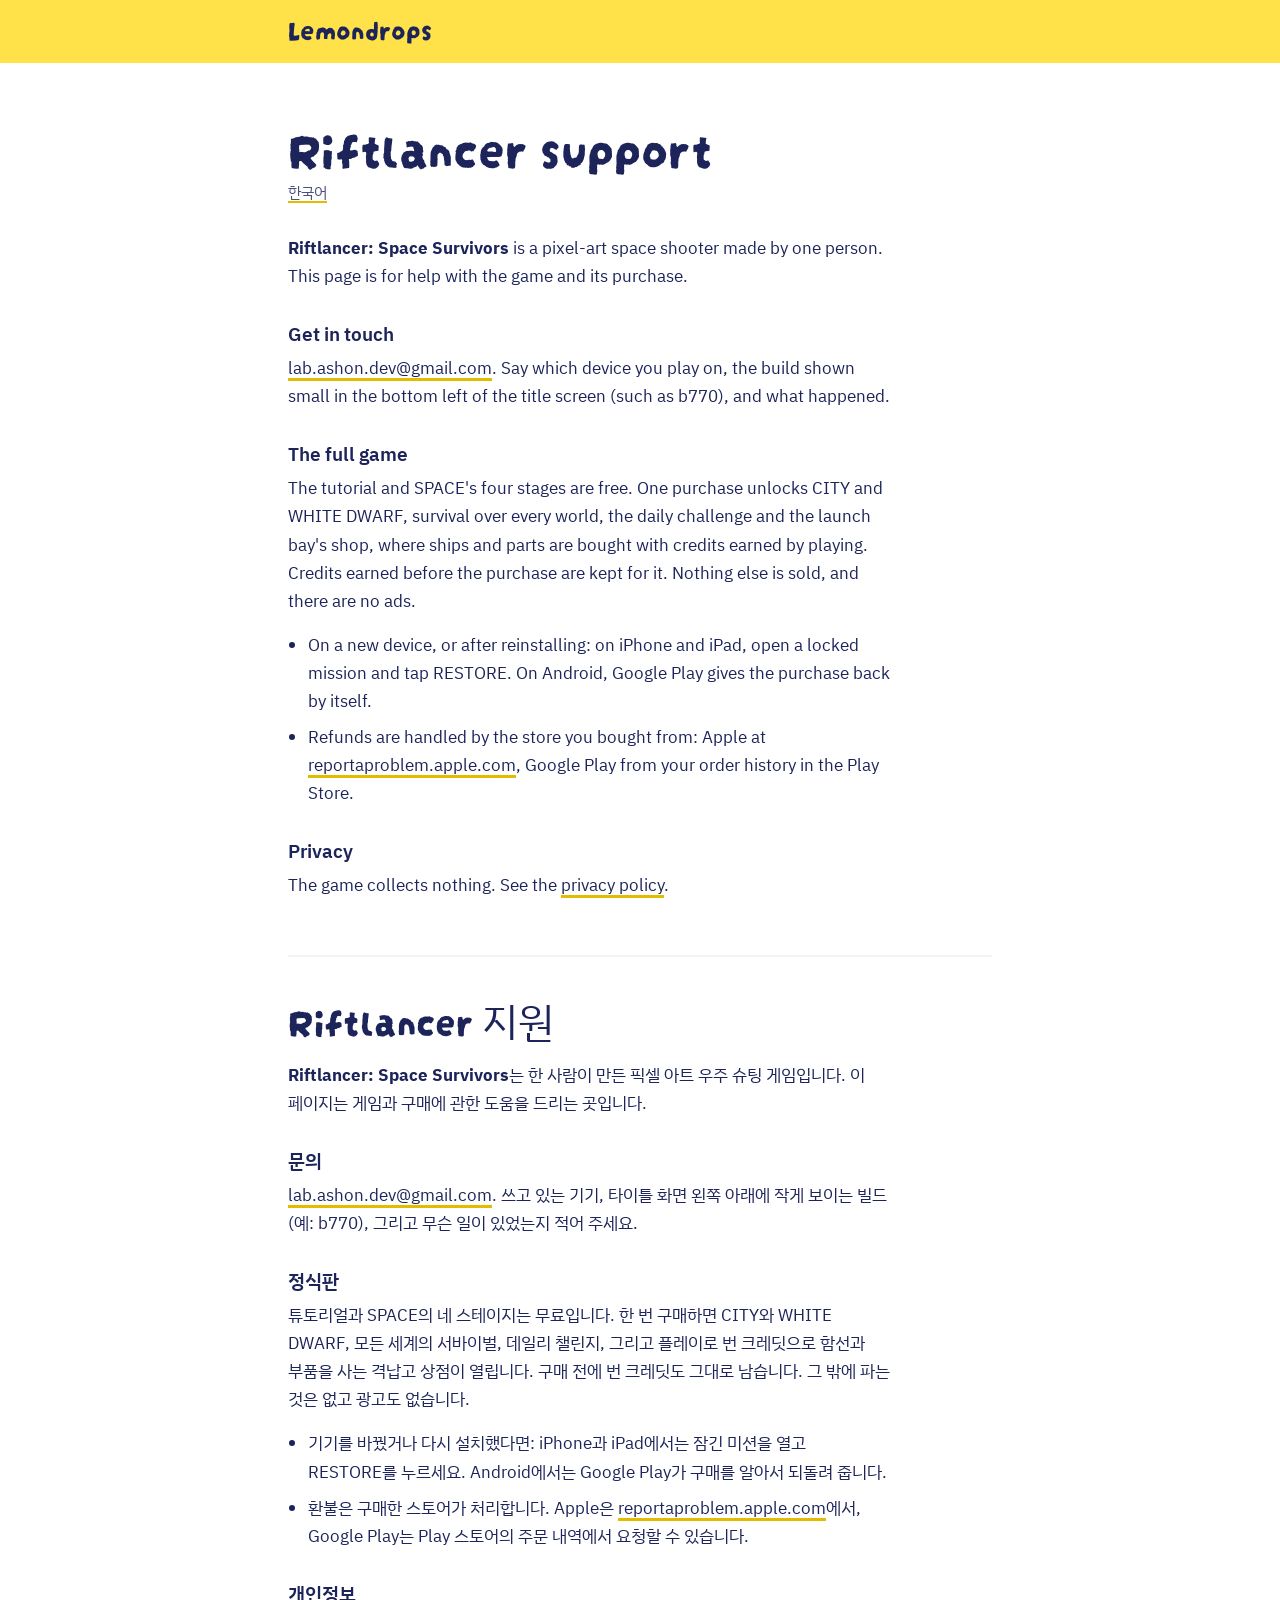
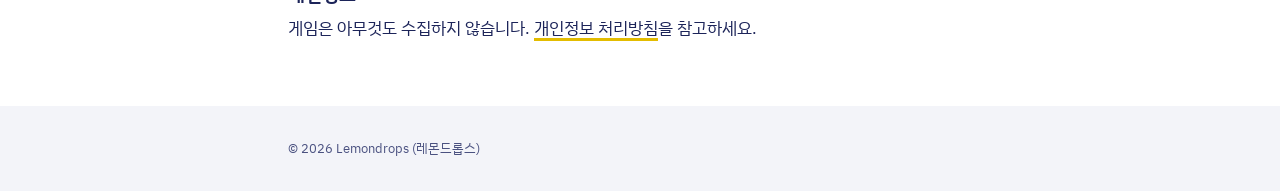
==== riftlancer/index.html @ cbdaab23 "feat: Riftlancer's support and privacy pages - riftlancer/ and riftlancer/privacy/ carry the support" ====
<!doctype html>
<html lang="en">
<head>
  <meta charset="utf-8">
  <meta name="viewport" content="width=device-width, initial-scale=1">
  <title>Riftlancer support | Lemondrops</title>
  <meta name="description" content="Help with Riftlancer: Space Survivors and its purchase: how to get in touch, restoring the full game, refunds and privacy.">
  <link rel="canonical" href="https://lemondrops.dev/riftlancer/">
  <link rel="icon" href="/favicon.svg" type="image/svg+xml">
  <meta name="theme-color" content="#FFE24A" media="(prefers-color-scheme: light)">
  <meta name="theme-color" content="#161B45" media="(prefers-color-scheme: dark)">
  <link rel="preconnect" href="https://fonts.googleapis.com">
  <link rel="preconnect" href="https://fonts.gstatic.com" crossorigin>
  <link href="https://fonts.googleapis.com/css2?family=Darumadrop+One&family=IBM+Plex+Sans+KR:wght@400;600&display=swap" rel="stylesheet">
  <link rel="stylesheet" href="/style.css">
</head>
<body>
  <header class="page-head">
    <div class="page-head-inner">
      <a class="home" href="/">Lemondrops</a>
    </div>
  </header>

  <main class="doc">
    <h1>Riftlancer support</h1>
    <p class="lang"><a href="#ko" lang="ko">한국어</a></p>

    <p><strong>Riftlancer: Space Survivors</strong> is a pixel-art space shooter made by one person. This
    page is for help with the game and its purchase.</p>

    <h2>Get in touch</h2>
    <p><a href="mailto:lab.ashon.dev@gmail.com">lab.ashon.dev@gmail.com</a>. Say which device you play on,
    the build shown small in the bottom left of the title screen (such as b770), and what happened.</p>

    <h2>The full game</h2>
    <p>The tutorial and SPACE's four stages are free. One purchase unlocks CITY and WHITE DWARF, survival
    over every world, the daily challenge and the launch bay's shop, where ships and parts are bought with
    credits earned by playing. Credits earned before the purchase are kept for it. Nothing else is sold,
    and there are no ads.</p>
    <ul>
      <li>On a new device, or after reinstalling: on iPhone and iPad, open a locked mission and tap RESTORE.
      On Android, Google Play gives the purchase back by itself.</li>
      <li>Refunds are handled by the store you bought from: Apple at
      <a href="https://reportaproblem.apple.com">reportaproblem.apple.com</a>, Google Play from your order
      history in the Play Store.</li>
    </ul>

    <h2>Privacy</h2>
    <p>The game collects nothing. See the <a href="/riftlancer/privacy/">privacy policy</a>.</p>

    <section class="ko" id="ko" lang="ko" aria-labelledby="ko-title">
      <h2 class="ko-title" id="ko-title">Riftlancer 지원</h2>

      <p><strong>Riftlancer: Space Survivors</strong>는 한 사람이 만든 픽셀 아트 우주 슈팅 게임입니다. 이
      페이지는 게임과 구매에 관한 도움을 드리는 곳입니다.</p>

      <h3>문의</h3>
      <p><a href="mailto:lab.ashon.dev@gmail.com">lab.ashon.dev@gmail.com</a>. 쓰고 있는 기기, 타이틀 화면
      왼쪽 아래에 작게 보이는 빌드(예: b770), 그리고 무슨 일이 있었는지 적어 주세요.</p>

      <h3>정식판</h3>
      <p>튜토리얼과 SPACE의 네 스테이지는 무료입니다. 한 번 구매하면 CITY와 WHITE DWARF, 모든 세계의
      서바이벌, 데일리 챌린지, 그리고 플레이로 번 크레딧으로 함선과 부품을 사는 격납고 상점이 열립니다.
      구매 전에 번 크레딧도 그대로 남습니다. 그 밖에 파는 것은 없고 광고도 없습니다.</p>
      <ul>
        <li>기기를 바꿨거나 다시 설치했다면: iPhone과 iPad에서는 잠긴 미션을 열고 RESTORE를 누르세요.
        Android에서는 Google Play가 구매를 알아서 되돌려 줍니다.</li>
        <li>환불은 구매한 스토어가 처리합니다. Apple은
        <a href="https://reportaproblem.apple.com">reportaproblem.apple.com</a>에서, Google Play는 Play
        스토어의 주문 내역에서 요청할 수 있습니다.</li>
      </ul>

      <h3>개인정보</h3>
      <p>게임은 아무것도 수집하지 않습니다. <a href="/riftlancer/privacy/">개인정보 처리방침</a>을
      참고하세요.</p>
    </section>
  </main>

  <footer class="site-footer">
    <p>© 2026 Lemondrops (레몬드롭스)</p>
  </footer>
</body>
</html>
---- style.css ----
/* Lemondrops: a lemon-yellow field, candy-tin ink, and one moment of motion (the drops) */
:root {
  --lemon: #FFE24A;
  --rind: #E3BC00;
  --ink: #1C2459;
  --muted: #4A5180;
  --paper: #FFFFFF;
  --mist: #F3F4F9;
  --hero-bg: var(--lemon);
  --hero-ink: var(--ink);
  --link-line: var(--rind);
  --link-hover: var(--lemon);
  --display: 'Darumadrop One', 'IBM Plex Sans KR', system-ui, sans-serif;
  --text: 'IBM Plex Sans KR', system-ui, -apple-system, 'Apple SD Gothic Neo', sans-serif;
  color-scheme: light;
}
@media (prefers-color-scheme: dark) {
  :root {
    --ink: #EEF0FA;
    --muted: #A9AFD3;
    --paper: #10142F;
    --mist: #171C40;
    --hero-bg: #161B45;
    --hero-ink: var(--lemon);
    --link-line: #8C7A1C;
    --link-hover: #3A3410;
    color-scheme: dark;
  }
}

*, *::before, *::after { box-sizing: border-box; }
html { -webkit-text-size-adjust: 100%; }
body {
  margin: 0;
  background: var(--paper);
  color: var(--ink);
  font: 400 1.0625rem/1.65 var(--text);
}

a {
  color: inherit;
  text-decoration: underline;
  text-decoration-color: var(--link-line);
  text-decoration-thickness: .16em;
  text-underline-offset: .22em;
}
a:hover { background: var(--link-hover); }
a:focus-visible {
  outline: 3px solid currentColor;
  outline-offset: 3px;
  border-radius: 4px;
}

/* The hero: the name, what the studio is, and its works falling into place */
.hero {
  background: var(--hero-bg);
  color: var(--hero-ink);
  overflow: hidden;
}
.hero-inner {
  max-width: 46rem;
  margin: 0 auto;
  padding: clamp(3.5rem, 12vw, 7rem) 1rem clamp(2.5rem, 8vw, 4.5rem);
}
.wordmark {
  margin: 0;
  font: 400 clamp(3.75rem, 17vw, 8.5rem)/.95 var(--display);
  letter-spacing: -.01em;
}
.lede {
  max-width: 30rem;
  margin: 1.25rem 0 0;
  font-size: clamp(1.0625rem, 2.6vw, 1.25rem);
  line-height: 1.55;
}
.drops {
  display: flex;
  gap: clamp(.875rem, 3vw, 1.5rem);
  margin: clamp(2rem, 6vw, 3rem) 0 0;
  padding: 0;
  list-style: none;
}
.drops a { display: block; border-radius: 22%; }
.drops a:hover { background: none; }
.drops img {
  display: block;
  width: clamp(4.25rem, 16vw, 6rem);
  height: auto;
  border-radius: 22%;
  animation: drop .9s cubic-bezier(.3, 1.35, .5, 1) both;
}
.drops li:nth-child(2) img { animation-delay: .14s; }
.drops li:nth-child(3) img { animation-delay: .28s; }
@keyframes drop {
  from { transform: translateY(-160%) rotate(-10deg); opacity: 0; }
  40% { opacity: 1; }
  to { transform: none; opacity: 1; }
}
@media (prefers-reduced-motion: reduce) {
  .drops img { animation: none; }
}

/* The works, one after another, each with where to get it */
main {
  max-width: 46rem;
  margin: 0 auto;
  padding: clamp(2.5rem, 8vw, 4.5rem) 1rem 3rem;
}
h2 {
  margin: 0 0 1.75rem;
  font: 400 clamp(1.875rem, 6vw, 2.5rem)/1.1 var(--display);
}
.work {
  display: grid;
  grid-template-columns: 4.5rem 1fr;
  gap: 1.25rem;
  align-items: start;
  margin: 0 0 2.75rem;
  scroll-margin-top: 1.5rem;
}
.work-icon {
  width: 4.5rem;
  height: 4.5rem;
  border-radius: 22%;
}
.work h3 {
  margin: .1rem 0 .4rem;
  font-size: 1.25rem;
  font-weight: 600;
  line-height: 1.3;
}
.work p { margin: 0; max-width: 34rem; }
.where {
  display: grid;
  grid-template-columns: max-content 1fr;
  gap: .45rem 1.25rem;
  margin: .9rem 0 0;
}
.where div { display: contents; }
.where dt { color: var(--muted); }
.where dd { margin: 0; }
.more {
  display: flex;
  flex-wrap: wrap;
  gap: .5rem 1.25rem;
  margin-top: .6rem !important;
}
@media (max-width: 30rem) {
  .work { grid-template-columns: 3.5rem 1fr; gap: 1rem; }
  .work-icon { width: 3.5rem; height: 3.5rem; }
  .where { grid-template-columns: 1fr; gap: 0; }
  .where dd + dt { margin-top: .5rem; }
}

/* Pacenote's macOS icon carries its own margin; this brings it to the others' size */
.inset { scale: 1.22; }

.contact { margin-top: 3.5rem; }
.contact h2 { margin-bottom: .75rem; }
.contact p { margin: 0; overflow-wrap: anywhere; }

/* A work's own pages (support, privacy): the name as a way home, then plain reading */
.page-head {
  background: var(--hero-bg);
  color: var(--hero-ink);
}
.page-head-inner {
  max-width: 46rem;
  margin: 0 auto;
  padding: .9rem 1rem;
}
.page-head .home {
  font: 400 1.75rem/1 var(--display);
  text-decoration: none;
}
.page-head .home:hover { background: none; text-decoration: underline; text-decoration-color: var(--link-line); }
.doc { padding-top: clamp(2rem, 6vw, 3.5rem); }
.doc h1 {
  margin: 0 0 .5rem;
  font: 400 clamp(2.25rem, 8vw, 3.25rem)/1.05 var(--display);
}
.doc .lang,
.doc .updated {
  margin: 0 0 1.75rem;
  color: var(--muted);
  font-size: .9375rem;
}
.doc h1 + .updated { margin-bottom: .25rem; }
.doc h2,
.doc h3 {
  margin: 2rem 0 .4rem;
  font: 600 1.1875rem/1.35 var(--text);
}
.doc p { max-width: 38rem; margin: 0 0 1rem; }
.doc ul { max-width: 38rem; margin: 0 0 1rem; padding-left: 1.25rem; }
.doc li + li { margin-top: .5rem; }
.doc .ko {
  margin-top: 3.5rem;
  padding-top: 2.5rem;
  border-top: 2px solid var(--mist);
  word-break: keep-all;
}
.doc .ko .ko-title {
  margin: 0 0 .5rem;
  font: 400 clamp(1.875rem, 6vw, 2.5rem)/1.1 var(--display);
}
.doc .ko-title + p:not(.updated) { margin-top: 1.25rem; }

.site-footer {
  background: var(--mist);
  color: var(--muted);
  font-size: .8125rem;
}
.site-footer p {
  max-width: 46rem;
  margin: 0 auto;
  padding: 2rem 1rem;
}
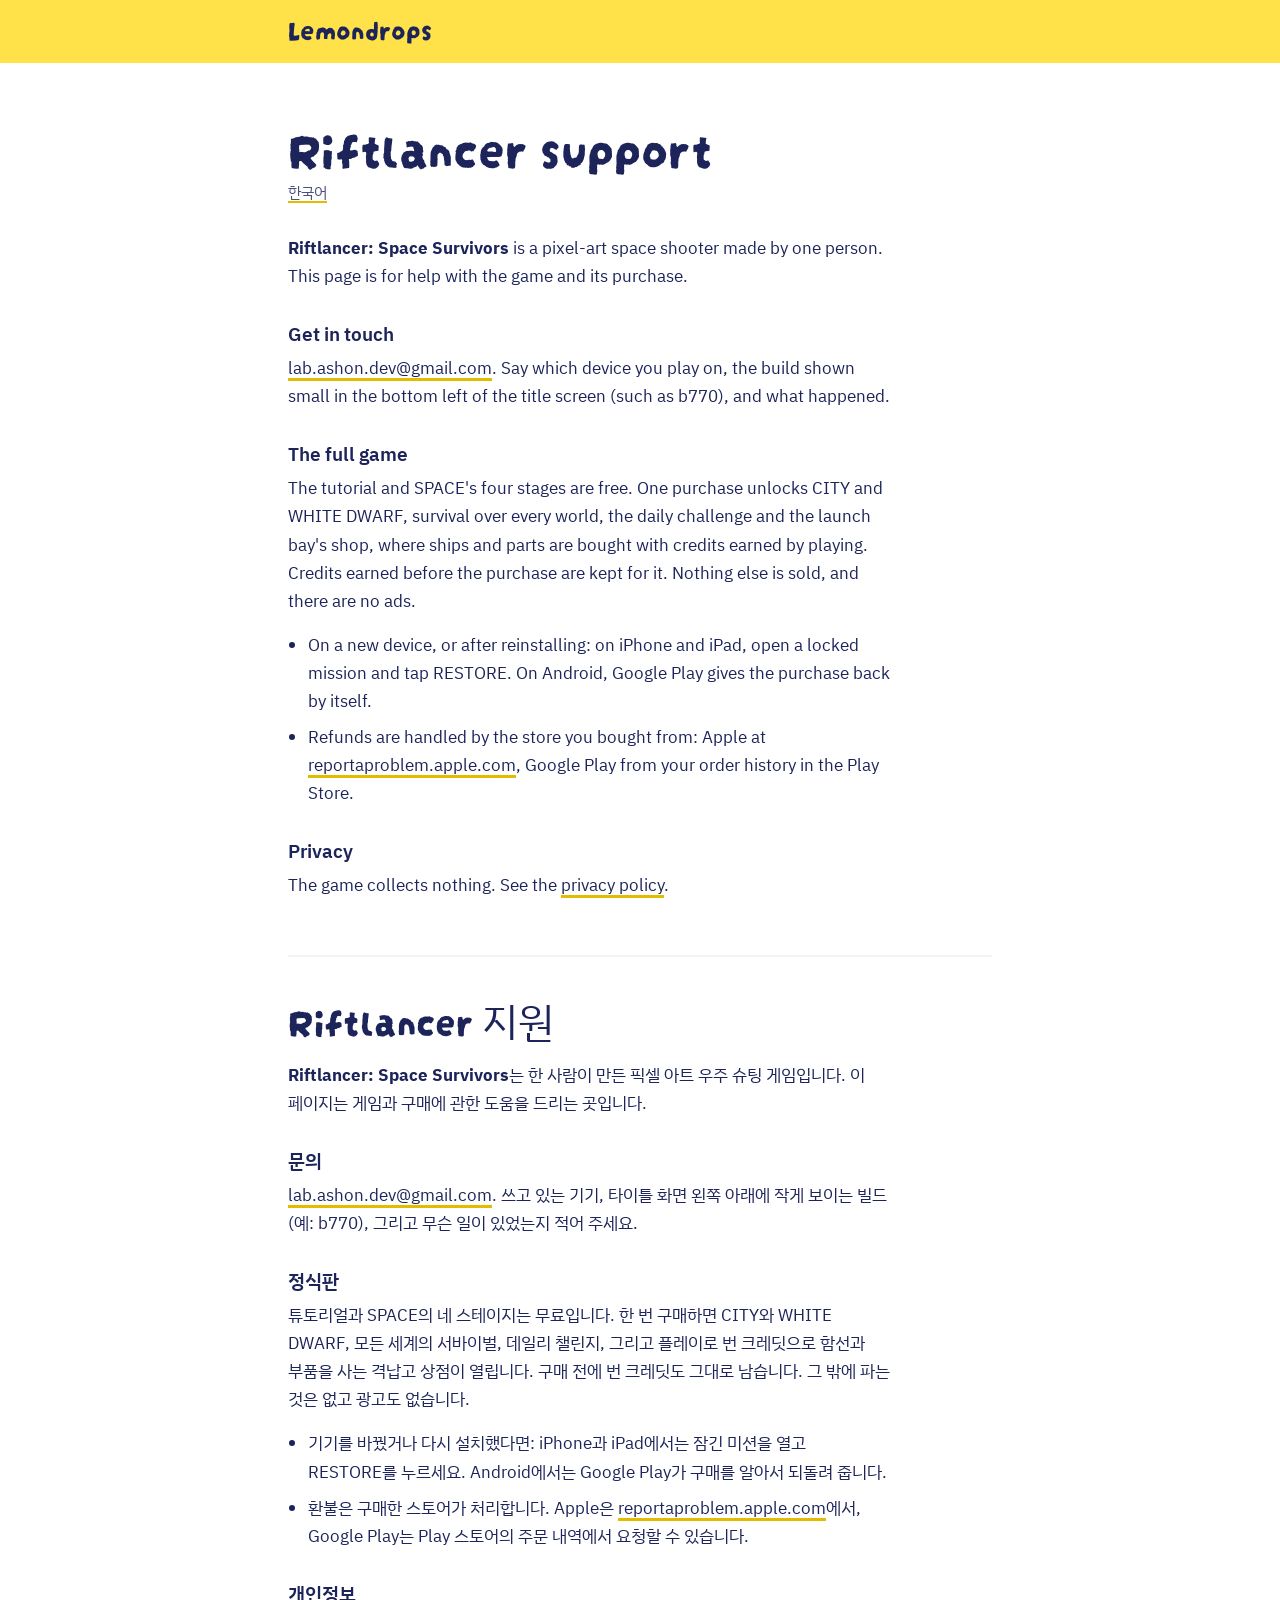
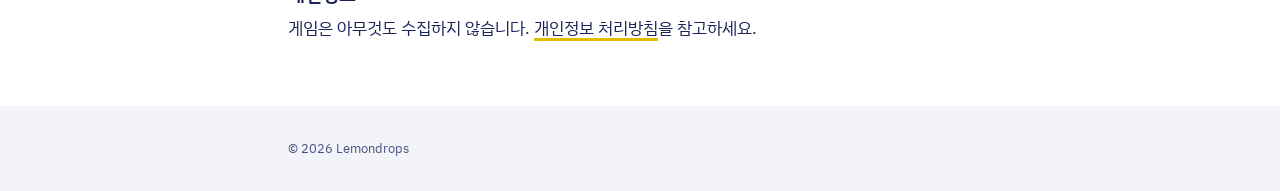
==== commit 9d38bb1a: "chore: The footer names the studio in English only - the copyright line reads "© 2026 Lemondrops" on" ====
--- a/riftlancer/index.html
+++ b/riftlancer/index.html
@@ -77,7 +77,7 @@
   </main>
 
   <footer class="site-footer">
-    <p>© 2026 Lemondrops (레몬드롭스)</p>
+    <p>© 2026 Lemondrops</p>
   </footer>
 </body>
 </html>
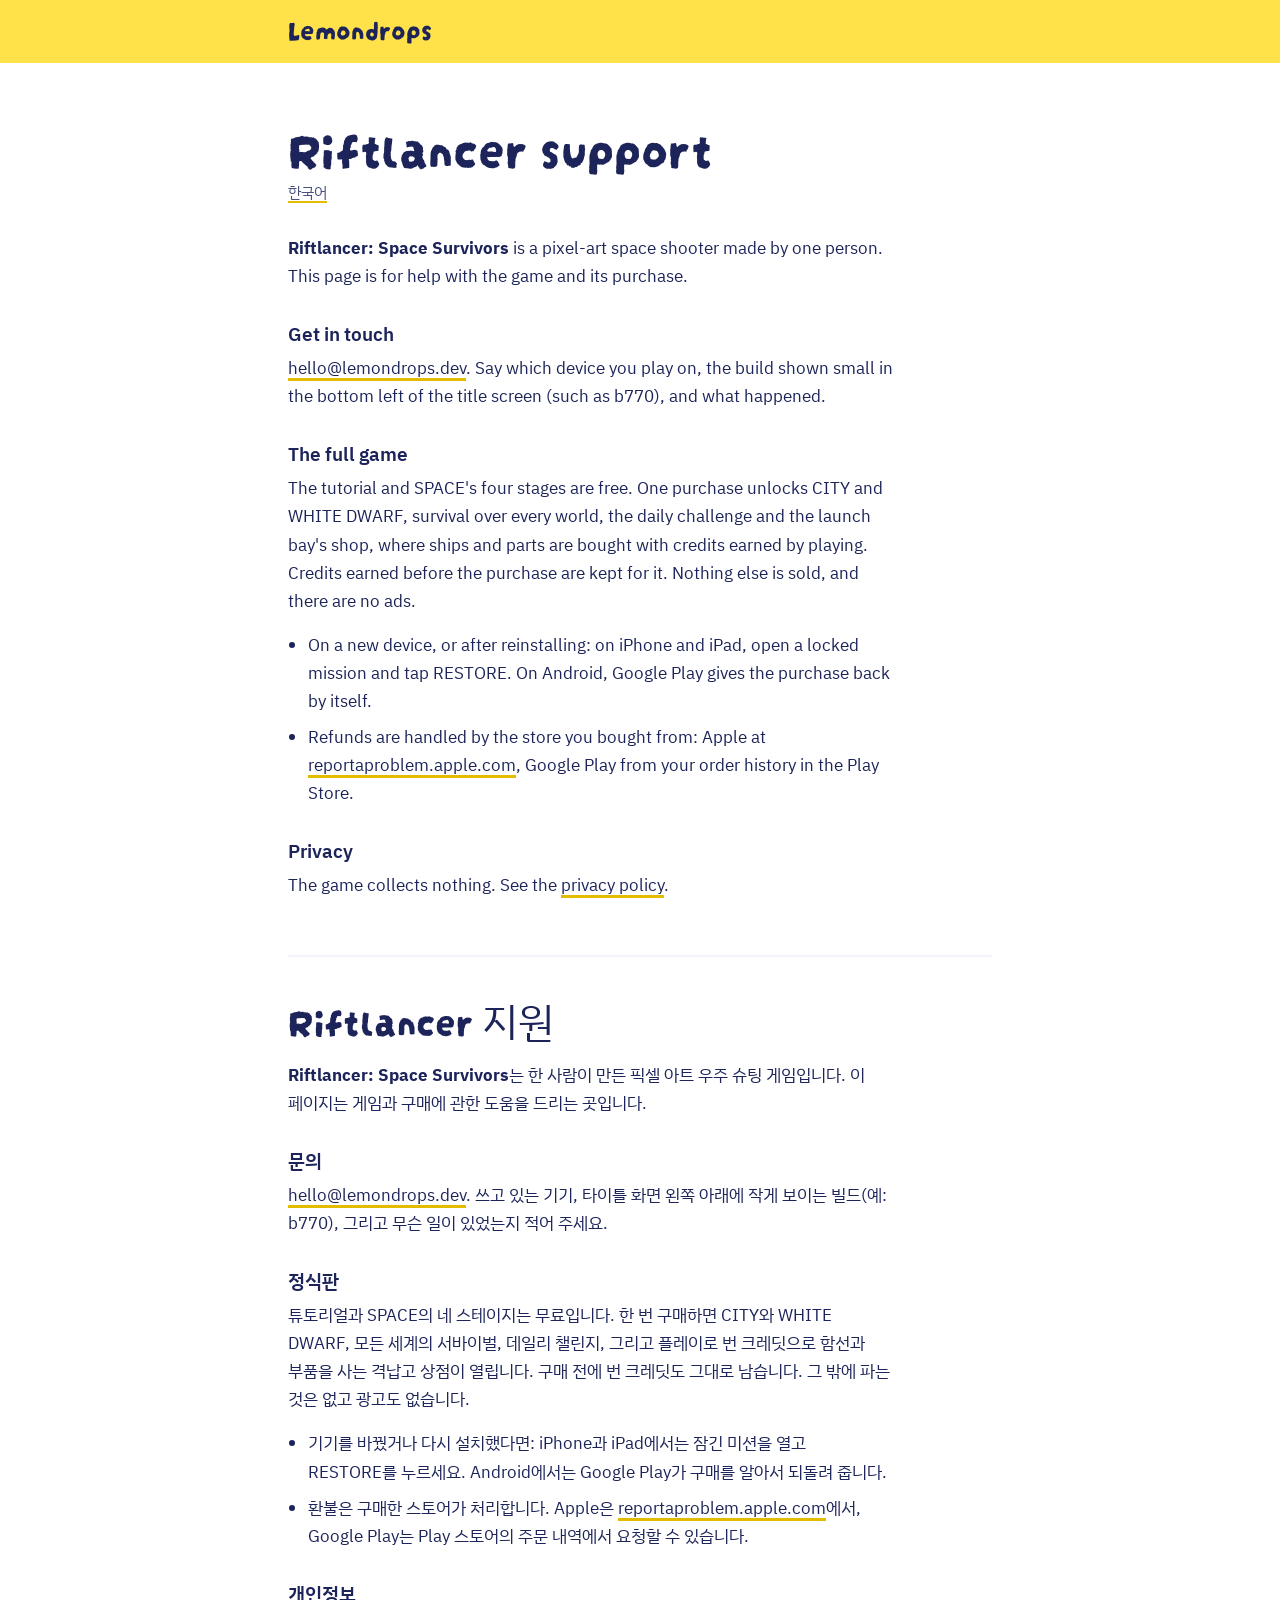
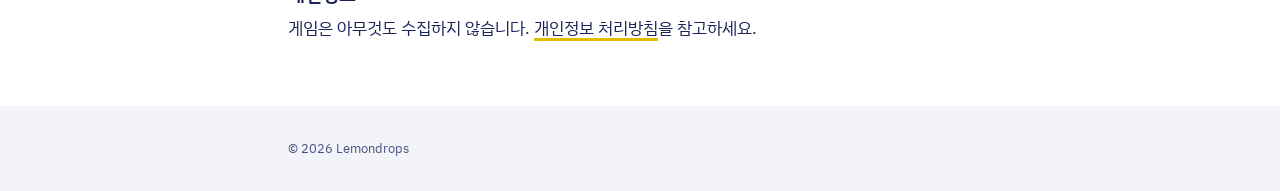
==== commit 5c1df144: "chore: Contact through hello@lemondrops.dev - the home, Riftlancer support and privacy pages, Englis" ====
--- a/riftlancer/index.html
+++ b/riftlancer/index.html
@@ -29,7 +29,7 @@
     page is for help with the game and its purchase.</p>
 
     <h2>Get in touch</h2>
-    <p><a href="mailto:lab.ashon.dev@gmail.com">lab.ashon.dev@gmail.com</a>. Say which device you play on,
+    <p><a href="mailto:hello@lemondrops.dev">hello@lemondrops.dev</a>. Say which device you play on,
     the build shown small in the bottom left of the title screen (such as b770), and what happened.</p>
 
     <h2>The full game</h2>
@@ -55,7 +55,7 @@
       페이지는 게임과 구매에 관한 도움을 드리는 곳입니다.</p>
 
       <h3>문의</h3>
-      <p><a href="mailto:lab.ashon.dev@gmail.com">lab.ashon.dev@gmail.com</a>. 쓰고 있는 기기, 타이틀 화면
+      <p><a href="mailto:hello@lemondrops.dev">hello@lemondrops.dev</a>. 쓰고 있는 기기, 타이틀 화면
       왼쪽 아래에 작게 보이는 빌드(예: b770), 그리고 무슨 일이 있었는지 적어 주세요.</p>
 
       <h3>정식판</h3>
